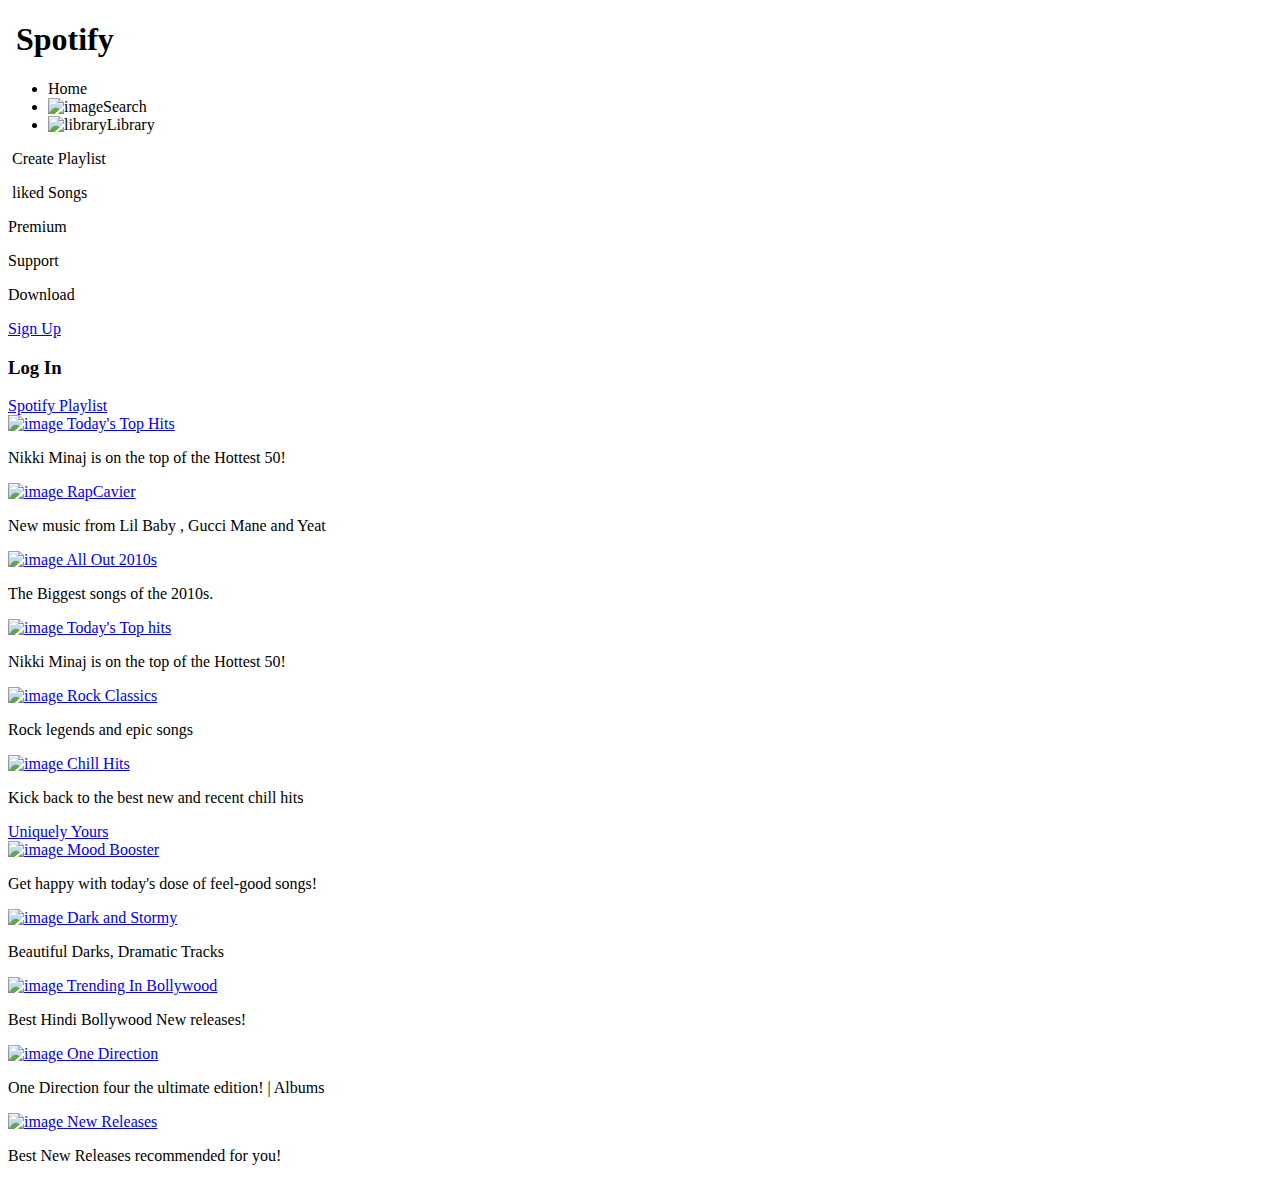
==== index.html @ 2f91d4d1 "Add files via upload" ====
<!DOCTYPE html>
<html lang="en">

<head>
    <meta charset="UTF-8">
    <meta http-equiv="X-UA-Compatible" content="IE=edge">
    <meta name="viewport" content="width=device-width, initial-scale=1.0">
    <title> Spotify--Web Player</title>
    <link rel="shortcut icon" href="img/spotify.ico" type="image/x-icon">
    <link rel="stylesheet" href="css/style.css">
    <link rel="stylesheet" href="css/body.css">
    <link rel="stylesheet" href="css/utils.css">
    <link rel="stylesheet" href="index2.html">
    <link rel="stylesheet" href="index3.html">
</head>

<body>
    <header>
        <nav>
            <h1>
                <img src="img/spotify.ico" alt="" width="40px">
                Spotify
            </h1>
            <ul>
                <li><img src="img/home_w.ico" alt="" width="30px">Home</li>
                <li> <img src="img/search.png" alt="image" width="27px">Search</li>
                <li><img src="img/library.png" alt="library" width="25px">Library</li>
            </ul>
            <div class="play">
                <p><img src="img/create.png" alt="" width="27px"> Create Playlist</p>
                <p><img src="img/like.png" alt="" width="27px"> liked Songs</p>
            </div>
        </nav>
    </header>
    <div class="login">
        <div class="content">
            <p>Premium</p>
            <p>Support</p>
            <p>Download</p>
        </div>
        <div class="User">
            <a href="index3.html">Sign Up</a>
            <h3>Log In</h3>
        </div>
    </div>
    </div>
    <main>
        <div class="heading">
            <a href="Spoify playlist">Spotify Playlist</a>
        </div>
        <div class="container">
            <div class="songs">
                <a href="index2.html">
                    <img src="img/hits2.png" alt="image">
                </a>
                <a href="Today Top Hits">
                    <a href="index2.html">Today's Top Hits</a>
                </a>
                <p>Nikki Minaj is on the top of the Hottest 50!</p>
            </div>
            <div class="songs">
                <a href="Todays top playlist">
                    <img src="img/rapcavier.png" alt="image">
                </a>
                <a href="Today Top Hits">
                    RapCavier
                </a>
                <p>New music from Lil Baby , Gucci Mane and Yeat</p>
            </div>
            <div class="songs">
                <a href="Todays top playlist">
                    <img src="img/allout.png" alt="image">
                </a>
                <a href="Today Top Hits">
                    All Out 2010s
                </a>
                <p>The Biggest songs of the 2010s.</p>
            </div>
            <div class="songs">
                <a href="Todays top playlist">
                    <img src="img/chill.png" alt="image">
                </a>
                <a href="Today Top Hits">
                    Today's Top hits
                </a>
                <p>Nikki Minaj is on the top of the Hottest 50!</p>
            </div>
            <div class="songs">
                <a href="Todays top playlist">
                    <img src="img/rockClassics.png" alt="image">
                </a>
                <a href="Today Top Hits">
                    Rock Classics
                </a>
                <p>Rock legends and epic songs</p>
            </div>
            <div class="songs">
                <a href="Todays top playlist">
                    <img src="img/hits.png" alt="image">
                </a>
                <a href="Today Top Hits">
                    Chill Hits
                </a>
                <p>Kick back to the best new and recent chill hits</p>
            </div>

        </div>
        <div class="heading">
            <a href="Spoify playlist">Uniquely Yours</a>
        </div>
        <div class="container">
            <div class="songs">
                <a href="Todays top playlist">
                    <img src="img/mood.png" alt="image">
                </a>
                <a href="Today Top Hits">
                    Mood Booster
                </a>
                <p>Get happy with today's dose of feel-good songs!</p>
            </div>
            <div class="songs">
                <a href="Todays top playlist">
                    <img src="img/dark.png" alt="image">
                </a>
                <a href="Today Top Hits">
                    Dark and Stormy
                </a>
                <p>Beautiful Darks, Dramatic Tracks</p>
            </div>
            <div class="songs">
                <a href="Todays top playlist">
                    <img src="img/bollywood.png" alt="image">
                <a href="Today Top Hits">
                    Trending In Bollywood
                </a>
                <p>Best Hindi Bollywood New releases!</p>
            </div>
            <div class="songs">
                <a href="Todays top playlist">
                    <img src="img/onedirection.png" alt="image">
                </a>
                <a href="Today Top Hits">
                    One Direction
                </a>
                <p>One Direction four the ultimate edition! | Albums</p>
            </div>
            <div class="songs">
                <a href="New Releases">
                    <img src="img/new.png" alt="image">
                </a>
                <a href="Today Top Hits">
                    New Releases
                </a>
                <p>Best New Releases recommended for you!</p>
            </div>
        </div>
    </main>

</body>

</html>
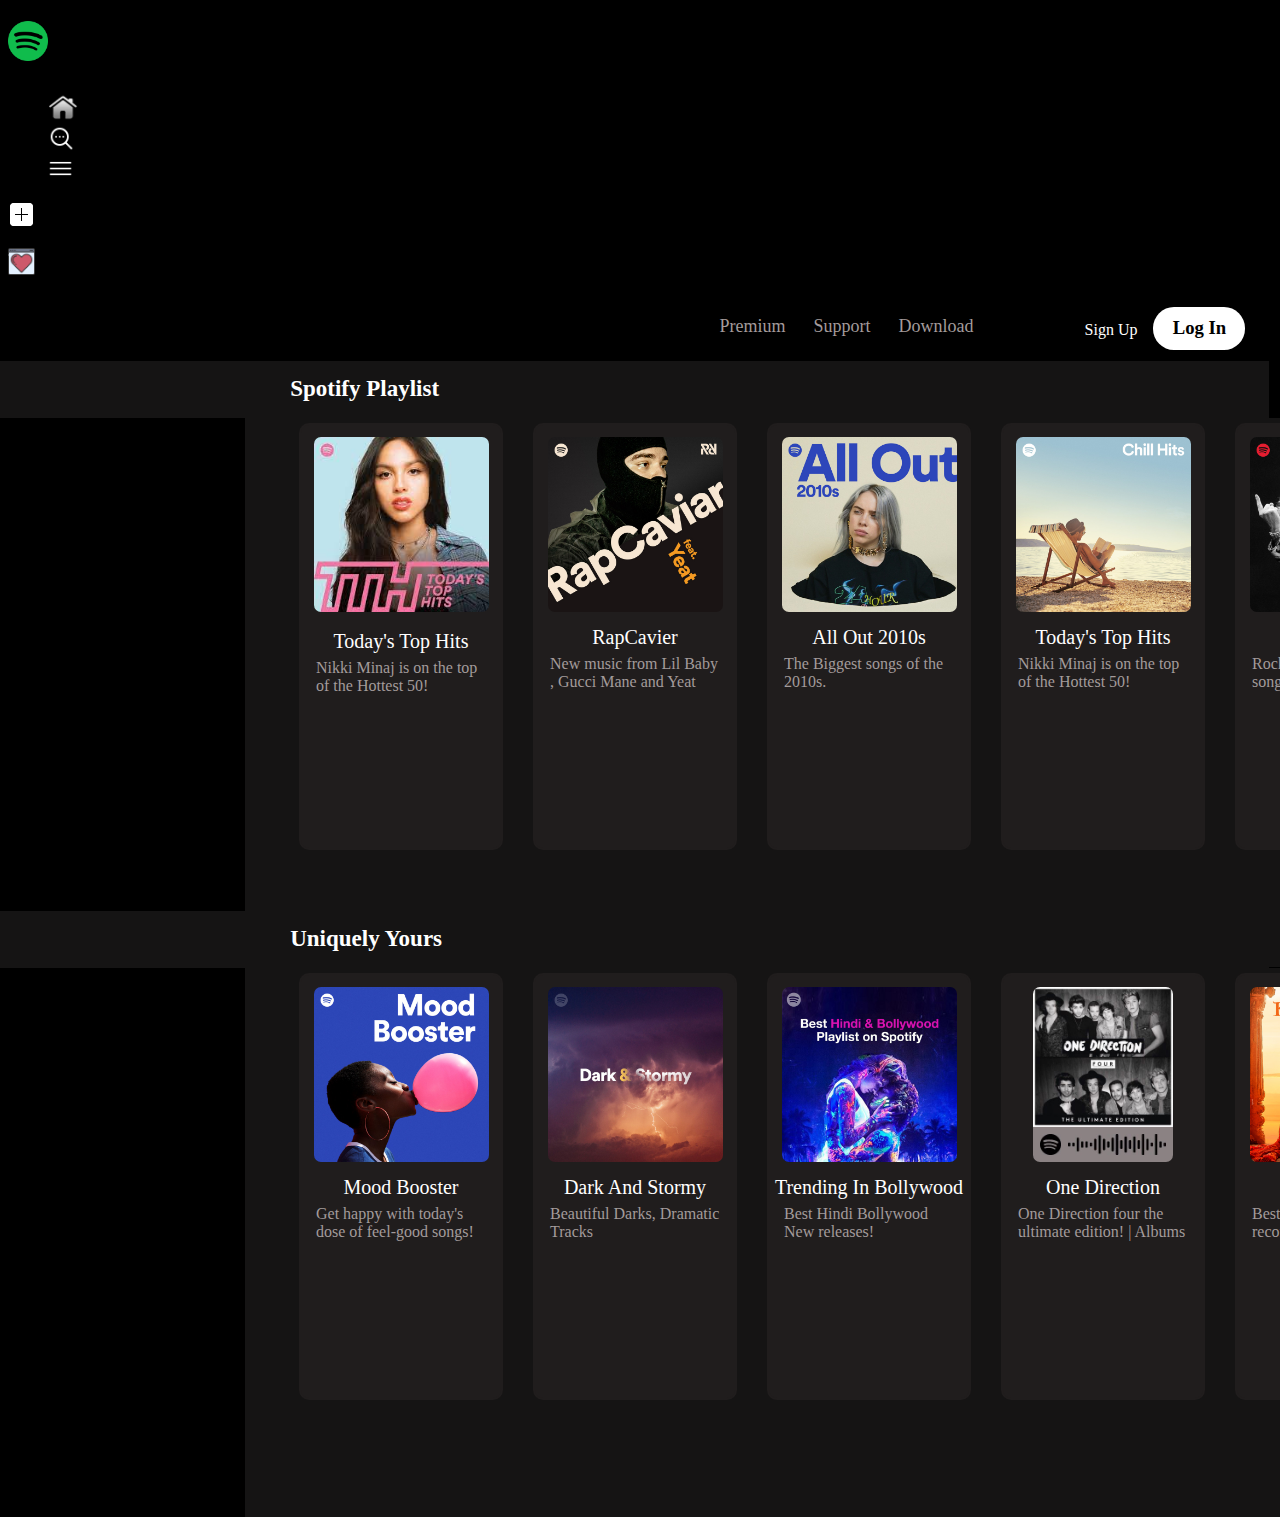
==== commit f81a32c1: "Update index.html" ====
--- a/index.html
+++ b/index.html
@@ -7,9 +7,9 @@
     <meta name="viewport" content="width=device-width, initial-scale=1.0">
     <title> Spotify--Web Player</title>
     <link rel="shortcut icon" href="img/spotify.ico" type="image/x-icon">
-    <link rel="stylesheet" href="css/style.css">
-    <link rel="stylesheet" href="css/body.css">
-    <link rel="stylesheet" href="css/utils.css">
+    <link rel="stylesheet" href="style.css">
+    <link rel="stylesheet" href="body.css">
+    <link rel="stylesheet" href="utils.css">
     <link rel="stylesheet" href="index2.html">
     <link rel="stylesheet" href="index3.html">
 </head>
@@ -18,17 +18,17 @@
     <header>
         <nav>
             <h1>
-                <img src="img/spotify.ico" alt="" width="40px">
+                <img src="spotify.ico" alt="" width="40px">
                 Spotify
             </h1>
             <ul>
-                <li><img src="img/home_w.ico" alt="" width="30px">Home</li>
-                <li> <img src="img/search.png" alt="image" width="27px">Search</li>
-                <li><img src="img/library.png" alt="library" width="25px">Library</li>
+                <li><img src="home_w.ico" alt="" width="30px">Home</li>
+                <li> <img src="search.png" alt="image" width="27px">Search</li>
+                <li><img src="library.png" alt="library" width="25px">Library</li>
             </ul>
             <div class="play">
-                <p><img src="img/create.png" alt="" width="27px"> Create Playlist</p>
-                <p><img src="img/like.png" alt="" width="27px"> liked Songs</p>
+                <p><img src="create.png" alt="" width="27px"> Create Playlist</p>
+                <p><img src="like.png" alt="" width="27px"> liked Songs</p>
             </div>
         </nav>
     </header>
@@ -51,7 +51,7 @@
         <div class="container">
             <div class="songs">
                 <a href="index2.html">
-                    <img src="img/hits2.png" alt="image">
+                    <img src="hits2.png" alt="image">
                 </a>
                 <a href="Today Top Hits">
                     <a href="index2.html">Today's Top Hits</a>
@@ -60,7 +60,7 @@
             </div>
             <div class="songs">
                 <a href="Todays top playlist">
-                    <img src="img/rapcavier.png" alt="image">
+                    <img src="rapcavier.png" alt="image">
                 </a>
                 <a href="Today Top Hits">
                     RapCavier
@@ -69,7 +69,7 @@
             </div>
             <div class="songs">
                 <a href="Todays top playlist">
-                    <img src="img/allout.png" alt="image">
+                    <img src="allout.png" alt="image">
                 </a>
                 <a href="Today Top Hits">
                     All Out 2010s
@@ -78,7 +78,7 @@
             </div>
             <div class="songs">
                 <a href="Todays top playlist">
-                    <img src="img/chill.png" alt="image">
+                    <img src="chill.png" alt="image">
                 </a>
                 <a href="Today Top Hits">
                     Today's Top hits
@@ -87,7 +87,7 @@
             </div>
             <div class="songs">
                 <a href="Todays top playlist">
-                    <img src="img/rockClassics.png" alt="image">
+                    <img src="rockClassics.png" alt="image">
                 </a>
                 <a href="Today Top Hits">
                     Rock Classics
@@ -96,7 +96,7 @@
             </div>
             <div class="songs">
                 <a href="Todays top playlist">
-                    <img src="img/hits.png" alt="image">
+                    <img src="hits.png" alt="image">
                 </a>
                 <a href="Today Top Hits">
                     Chill Hits
@@ -111,7 +111,7 @@
         <div class="container">
             <div class="songs">
                 <a href="Todays top playlist">
-                    <img src="img/mood.png" alt="image">
+                    <img src="mood.png" alt="image">
                 </a>
                 <a href="Today Top Hits">
                     Mood Booster
@@ -120,7 +120,7 @@
             </div>
             <div class="songs">
                 <a href="Todays top playlist">
-                    <img src="img/dark.png" alt="image">
+                    <img src="dark.png" alt="image">
                 </a>
                 <a href="Today Top Hits">
                     Dark and Stormy
@@ -129,7 +129,7 @@
             </div>
             <div class="songs">
                 <a href="Todays top playlist">
-                    <img src="img/bollywood.png" alt="image">
+                    <img src="bollywood.png" alt="image">
                 <a href="Today Top Hits">
                     Trending In Bollywood
                 </a>
@@ -137,7 +137,7 @@
             </div>
             <div class="songs">
                 <a href="Todays top playlist">
-                    <img src="img/onedirection.png" alt="image">
+                    <img src="onedirection.png" alt="image">
                 </a>
                 <a href="Today Top Hits">
                     One Direction
@@ -146,7 +146,7 @@
             </div>
             <div class="songs">
                 <a href="New Releases">
-                    <img src="img/new.png" alt="image">
+                    <img src="new.png" alt="image">
                 </a>
                 <a href="Today Top Hits">
                     New Releases
@@ -158,4 +158,4 @@
 
 </body>
 
-</html>+</html>
--- a/body.css
+++ b/body.css
@@ -0,0 +1,107 @@
+body{
+    background-color: black;
+    /* background-color: white; */
+}
+main{
+    display: inline-flex;
+    justify-content: flex-start;
+    height: 90vh;
+    flex-direction: column;
+    width: 98vw;
+    max-height: 90vh;
+    margin-top: 42px;
+}
+.login{
+    display: flex;
+    justify-content: center;
+    height: 60px;
+    margin: 0px 19vw; 
+    width: 122vw;
+    position: fixed;
+    background-color: black;
+   
+
+}
+
+.login p{
+    display: inline-flex;
+    flex-direction:row-reverse;
+    color: rgb(163, 155, 155);;
+    margin: 0 12px;
+    justify-content: center;
+    align-items: center;
+    font-size: 18px;
+}
+.login .User{
+    margin: 0 99px;
+}
+.login .User a{
+    text-decoration: none;
+    color: white;
+}
+h3{
+    display: inline-flex;
+    flex-direction:row-reverse;
+    background-color: white;
+    color: black;
+    margin: 0 10px;
+    height: 43px;
+    width: 92px;
+    justify-content: center;
+    border-radius: 21px;
+    align-items: center;
+}
+
+.container{
+    background-color: rgb(21, 20, 20);
+    color: white;
+    width:calc(100vw - 22vw);
+    height: 61vh;
+    min-height: 61vh;
+    display: flex;
+    margin: -24px -1362px -80px 237px;
+    padding: 0 21px;
+    font-size: 12px;
+    flex-direction: row;
+    overflow: scroll;
+    border-left: 18px solid rgb(21, 20, 20);
+}
+.heading{
+    display: flex;
+    justify-content: center;
+    flex-direction: row;
+    background: rgb(21,20,20);
+    margin: 24px -7px 24px -57px;
+}
+.heading a{
+    text-decoration: none;
+    color: white;
+    height: 27px;
+    margin: 15px 0 15px 0;
+    font-size: 23px;
+    width: 50vw;
+    min-width: 50vw;
+    font-weight: bold;
+
+}
+.heading a:hover{
+    font-weight: bold;
+    color: rgb(12, 177, 61);
+    text-decoration: underline;
+    display: flex;
+    
+    
+}
+.container .songs{
+background-color: #201d1d;
+display: flex;
+flex-direction: column;
+height: 47vh;
+min-height: 47vh;
+justify-content: flex-start;
+width: 200px;
+min-width: 200px;
+margin: 5px 15px;
+border: 2px solid #201d1d;
+border-radius: 10px;
+}--- a/utils.css
+++ b/utils.css
@@ -0,0 +1,52 @@
+p:hover{
+    text-decoration: underline;
+}
+.login h3:hover{
+    font-style: italic;
+}
+.login h3{
+    margin: 12px;
+}
+.login p{
+    height: 40px;
+    margin: 12px;
+}
+/* .songs{
+    display: flex;
+    align-items: flex-start;
+    
+} */
+.songs img{
+    display: flex;
+    margin: 10px 14px;
+    height: 175px;
+    /* border: 2px solid blue; */
+    border-radius: 7px;
+}
+.container .songs:hover{
+    background-color: #383636;
+    
+    
+}
+.songs a{
+    display: flex;
+    justify-content: center;
+    font-size: 20px;
+    text-transform: capitalize;
+    text-decoration: none;
+    color: white;
+    margin: 2px 0;
+    
+}
+.songs a:hover{
+    text-decoration: underline   
+}
+.songs p{
+    font-weight: 100;
+    margin: 4px 15px 4px 15px;
+    font-size: medium;
+    color: rgb(163, 155, 155);
+}
+.login .content p:hover{
+    color: white;
+}
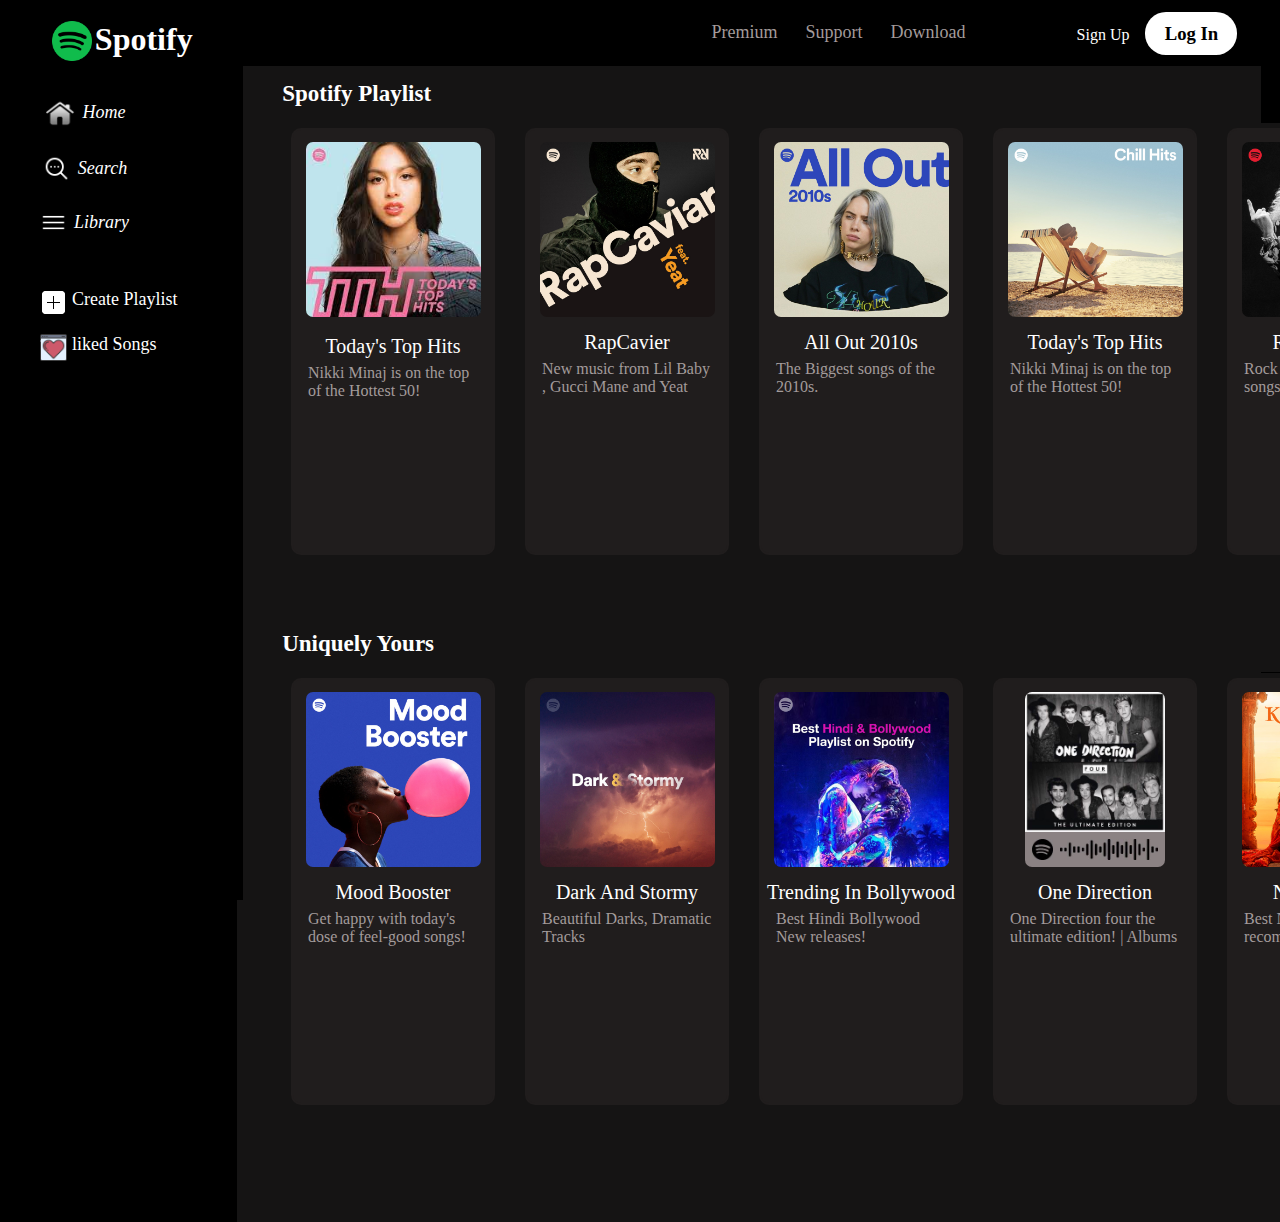
==== commit 4a112c8b: "Update index.html" ====
--- a/index.html
+++ b/index.html
@@ -6,7 +6,7 @@
     <meta http-equiv="X-UA-Compatible" content="IE=edge">
     <meta name="viewport" content="width=device-width, initial-scale=1.0">
     <title> Spotify--Web Player</title>
-    <link rel="shortcut icon" href="img/spotify.ico" type="image/x-icon">
+    <link rel="shortcut icon" href="spotify.ico" type="image/x-icon">
     <link rel="stylesheet" href="style.css">
     <link rel="stylesheet" href="body.css">
     <link rel="stylesheet" href="utils.css">
--- a/style.css
+++ b/style.css
@@ -0,0 +1,81 @@
+* {
+    margin: 0;
+    padding: 0;
+}
+
+header {
+    background-color: black;
+    color: white;
+    max-height: 100vh;
+    height: 100vh;
+    width: 19vw;
+    display: inline-flex;
+    position: fixed;
+}
+nav h1 {
+    display: flex;
+    justify-content: center;
+    margin: 12px 0;
+    padding: 9px 0 10px 24px;
+    font-size: 32px;
+}
+nav h1 img{
+    margin: 0 3px;
+}
+ul li a{
+    text-decoration: none;
+    color: white;
+}
+ul li a:hover{
+    text-decoration: underline;
+}
+
+ul {
+    width: 162px;
+    display: flex;
+    flex-direction: column;
+    /* justify-content: center; */
+    /* align-content: center; */
+    align-items: center;
+}
+
+ul li {
+    padding: 6px;
+    display: flex;
+    flex-direction: row;
+    align-items:inherit
+}
+ul li img{
+    margin: 8px;
+}
+
+li {
+    font-style: italic;
+    font-size: 18px;
+    list-style: none;
+}
+/* li a{
+    text-decoration: none;
+    color: white;
+} */
+nav .play{
+    margin: 40px;
+    display: inline-flex;
+    flex-direction: column;
+    align-items: baseline;
+}
+.play p{
+    margin-bottom: 6px;
+    padding-bottom: 12px;
+    font-size: 18px;
+    display: flex;
+    justify-content: center;
+    
+}
+.play p img{
+    margin-right: 5px;
+}
+
+li:hover {
+    font-weight: 700;
+}
